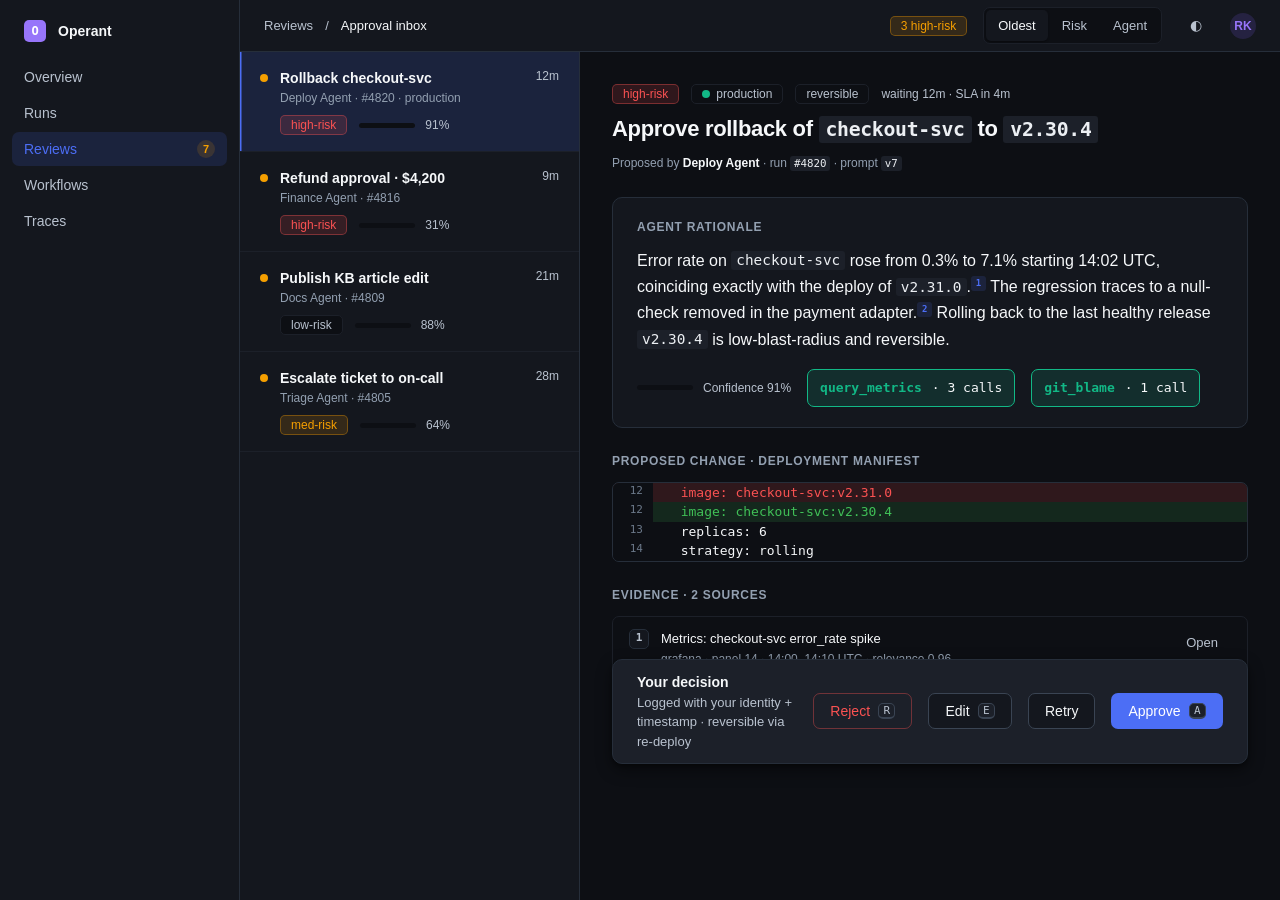
==== examples/approval-inbox.html @ ba89ccfc "Add run detail and index pages for Operant AI-Workflow Design System - Created a new HTML page for r" ====
<!doctype html>
<html lang="en" data-theme="dark" data-density="comfortable">
<head>
  <meta charset="utf-8">
  <meta name="viewport" content="width=device-width, initial-scale=1">
  <title>Approval Inbox · Operant</title>
  <link rel="stylesheet" href="../css/tokens.css">
  <link rel="stylesheet" href="../css/base.css">
  <link rel="stylesheet" href="../css/components.css">
  <style>
    .inbox { display: grid; grid-template-columns: 340px 1fr; height: 100%; }
    .queue { border-right: var(--border-hairline) solid var(--color-border); background: var(--color-surface); overflow-y: auto; }
    .qitem { display: grid; grid-template-columns: auto 1fr auto; gap: var(--space-6); padding: var(--space-8) var(--space-10);
      border-bottom: var(--border-hairline) solid var(--color-border-subtle); cursor: pointer; }
    .qitem:hover { background: var(--color-surface-hover); }
    .qitem.is-active { background: var(--color-surface-selected); box-shadow: inset var(--border-strong) 0 0 0 var(--color-primary); }
    .detail { overflow-y: auto; padding: var(--space-16); padding-bottom: 120px; position: relative; }
    .detail-inner { max-width: 860px; margin: 0 auto; }
    .sticky-bar { position: sticky; bottom: var(--space-8); margin-top: var(--space-12); }
    .brand { display: flex; align-items: center; gap: var(--space-6); font-weight: var(--fw-semibold); }
    .brand-mark { width: 22px; height: 22px; border-radius: var(--radius-sm); background: var(--color-accent);
      display: grid; place-items: center; color: #fff; font-family: var(--font-mono); font-weight: 700; font-size: 12px; }
    @media (max-width: 900px){ .inbox { grid-template-columns: 1fr; } .queue { display:none; } }
  </style>
</head>
<body>
<div class="ods-shell">
  <nav class="ods-nav" aria-label="Primary">
    <div class="brand" style="padding: var(--space-4) var(--space-6) var(--space-8)"><span class="brand-mark">O</span> Operant</div>
    <a class="ods-nav-item">Overview</a>
    <a class="ods-nav-item">Runs</a>
    <a class="ods-nav-item is-active">Reviews <span class="ods-count" style="background:var(--color-human-review-subtle);color:var(--color-human-review)">7</span></a>
    <a class="ods-nav-item">Workflows</a>
    <a class="ods-nav-item">Traces</a>
  </nav>

  <header class="ods-topbar">
    <div class="row gap-6 text-muted text-sm"><span>Reviews</span><span>/</span><span style="color:var(--color-text)">Approval inbox</span></div>
    <span class="grow"></span>
    <span class="ods-badge -warning">3 high-risk</span>
    <div class="ods-segmented" aria-label="Sort">
      <span class="ods-segment is-active">Oldest</span>
      <span class="ods-segment">Risk</span>
      <span class="ods-segment">Agent</span>
    </div>
    <button class="ods-iconbtn" id="themeBtn" aria-label="Toggle theme">◐</button>
    <span class="ods-avatar">RK</span>
  </header>

  <main class="ods-main" style="padding:0">
    <div class="inbox">
      <!-- QUEUE -->
      <div class="queue" role="list" aria-label="Pending reviews">
        <div class="qitem is-active" role="listitem">
          <span class="ods-dot -review" style="margin-top:6px"></span>
          <div>
            <div class="ods-run-name">Rollback checkout-svc</div>
            <div class="ods-run-sub">Deploy Agent · #4820 · production</div>
            <div class="row gap-6" style="margin-top:var(--space-4)">
              <span class="ods-badge -danger">high-risk</span>
              <span class="ods-confidence -high"><span class="ods-confidence-track"><span class="ods-confidence-fill"></span></span><span class="ods-confidence-label">91%</span></span>
            </div>
          </div>
          <span class="text-caption">12m</span>
        </div>
        <div class="qitem" role="listitem">
          <span class="ods-dot -review" style="margin-top:6px"></span>
          <div>
            <div class="ods-run-name">Refund approval · $4,200</div>
            <div class="ods-run-sub">Finance Agent · #4816</div>
            <div class="row gap-6" style="margin-top:var(--space-4)">
              <span class="ods-badge -danger">high-risk</span>
              <span class="ods-confidence -low"><span class="ods-confidence-track"><span class="ods-confidence-fill"></span></span><span class="ods-confidence-label">31%</span></span>
            </div>
          </div>
          <span class="text-caption">9m</span>
        </div>
        <div class="qitem" role="listitem">
          <span class="ods-dot -review" style="margin-top:6px"></span>
          <div>
            <div class="ods-run-name">Publish KB article edit</div>
            <div class="ods-run-sub">Docs Agent · #4809</div>
            <div class="row gap-6" style="margin-top:var(--space-4)">
              <span class="ods-badge">low-risk</span>
              <span class="ods-confidence -high"><span class="ods-confidence-track"><span class="ods-confidence-fill"></span></span><span class="ods-confidence-label">88%</span></span>
            </div>
          </div>
          <span class="text-caption">21m</span>
        </div>
        <div class="qitem" role="listitem">
          <span class="ods-dot -review" style="margin-top:6px"></span>
          <div>
            <div class="ods-run-name">Escalate ticket to on-call</div>
            <div class="ods-run-sub">Triage Agent · #4805</div>
            <div class="row gap-6" style="margin-top:var(--space-4)">
              <span class="ods-badge -warning">med-risk</span>
              <span class="ods-confidence -med"><span class="ods-confidence-track"><span class="ods-confidence-fill"></span></span><span class="ods-confidence-label">64%</span></span>
            </div>
          </div>
          <span class="text-caption">28m</span>
        </div>
      </div>

      <!-- DETAIL -->
      <div class="detail">
        <div class="detail-inner stack gap-12">
          <div class="stack gap-6">
            <div class="row gap-6 wrap">
              <span class="ods-badge -danger">high-risk</span>
              <span class="ods-badge"><span class="ods-dot -automation"></span> production</span>
              <span class="ods-badge">reversible</span>
              <span class="text-caption">waiting 12m · SLA in 4m</span>
            </div>
            <h1 class="text-title">Approve rollback of <code>checkout-svc</code> to <code>v2.30.4</code></h1>
            <div class="ods-run-sub">Proposed by <b style="color:var(--color-text)">Deploy Agent</b> · run <code>#4820</code> · prompt <code>v7</code></div>
          </div>

          <!-- AI rationale -->
          <section class="ods-response">
            <div class="text-eyebrow" style="margin-bottom:var(--space-6)">Agent rationale</div>
            <div class="ods-response-prose">
              <p>Error rate on <code>checkout-svc</code> rose from 0.3% to 7.1% starting 14:02 UTC, coinciding
              exactly with the deploy of <code>v2.31.0</code>.<sup class="ods-cite-ref">1</sup> The regression
              traces to a null-check removed in the payment adapter.<sup class="ods-cite-ref">2</sup> Rolling back
              to the last healthy release <code>v2.30.4</code> is low-blast-radius and reversible.</p>
            </div>
            <div class="row gap-8 wrap" style="margin-top:var(--space-8)">
              <span class="ods-confidence -high"><span class="ods-confidence-track"><span class="ods-confidence-fill"></span></span><span class="ods-confidence-label">Confidence 91%</span></span>
              <span class="ods-tool"><span class="name">query_metrics</span> · 3 calls</span>
              <span class="ods-tool"><span class="name">git_blame</span> · 1 call</span>
            </div>
          </section>

          <!-- Diff -->
          <section class="stack gap-6">
            <div class="text-eyebrow">Proposed change · deployment manifest</div>
            <div class="ods-diff">
              <div class="ods-diff-line -del"><span class="ln">12</span><span class="code">  image: checkout-svc:v2.31.0</span></div>
              <div class="ods-diff-line -add"><span class="ln">12</span><span class="code">  image: checkout-svc:v2.30.4</span></div>
              <div class="ods-diff-line"><span class="ln">13</span><span class="code">  replicas: 6</span></div>
              <div class="ods-diff-line"><span class="ln">14</span><span class="code">  strategy: rolling</span></div>
            </div>
          </section>

          <!-- Evidence -->
          <section class="stack gap-6">
            <div class="text-eyebrow">Evidence · 2 sources</div>
            <div class="ods-citation">
              <span class="ods-citation-index">1</span>
              <div class="grow">
                <div class="ods-citation-title">Metrics: checkout-svc error_rate spike</div>
                <div class="ods-citation-src">grafana · panel 14 · 14:00–14:10 UTC · relevance 0.96</div>
              </div>
              <a class="ods-btn -ghost -sm" href="#">Open</a>
            </div>
            <div class="ods-citation">
              <span class="ods-citation-index">2</span>
              <div class="grow">
                <div class="ods-citation-title">git blame: payment_adapter.py L88 (null-check removed)</div>
                <div class="ods-citation-src">commit a91f3c · v2.31.0 · relevance 0.89</div>
              </div>
              <a class="ods-btn -ghost -sm" href="#">Open</a>
            </div>
          </section>

          <!-- STICKY APPROVAL BAR -->
          <div class="sticky-bar">
            <div class="ods-approval-bar" role="group" aria-label="Review decision">
              <div class="grow">
                <div class="ods-run-name">Your decision</div>
                <div class="ods-approval-context">Logged with your identity + timestamp · reversible via re-deploy</div>
              </div>
              <button class="ods-btn -danger-ghost">Reject <kbd>R</kbd></button>
              <button class="ods-btn -secondary">Edit <kbd>E</kbd></button>
              <button class="ods-btn -secondary">Retry</button>
              <button class="ods-btn -primary">Approve <kbd>A</kbd></button>
            </div>
          </div>
        </div>
      </div>
    </div>
  </main>
</div>

<script>
  document.getElementById('themeBtn').addEventListener('click', () => {
    const h = document.documentElement; h.dataset.theme = h.dataset.theme === 'dark' ? 'light' : 'dark';
  });
  // Queue selection + keyboard triage (J/K move, A/R/E act)
  const items = [...document.querySelectorAll('.qitem')];
  let idx = 0;
  const select = i => { items.forEach(x=>x.classList.remove('is-active')); idx=(i+items.length)%items.length; items[idx].classList.add('is-active'); items[idx].scrollIntoView({block:'nearest'}); };
  items.forEach((el,i)=>el.addEventListener('click',()=>select(i)));
  addEventListener('keydown', e => {
    if(e.key==='j'||e.key==='ArrowDown'){select(idx+1);e.preventDefault();}
    if(e.key==='k'||e.key==='ArrowUp'){select(idx-1);e.preventDefault();}
  });
</script>
</body>
</html>
---- css/tokens.css ----
/* ============================================================================
   OPERANT DESIGN SYSTEM — TOKENS
   A design language for AI-assisted workflows & agentic interfaces.

   Layer order (do not reorder):
     1. Primitives   — raw values. NEVER reference these directly in components.
     2. Semantic     — meaning-mapped tokens. Components reference ONLY these.
     3. Theme        — light (:root) and dark ([data-theme="dark"]) mappings.
     4. Density      — comfortable (default) and compact modes.

   Rule for agents: components consume --color-*, --space-*, --font-*, --radius-*,
   --shadow-*, --z-*, --size-icon-*. They must never consume --slate-500, --blue-600,
   etc. If a needed semantic token does not exist, ADD one here — do not hardcode.
   ============================================================================ */

/* ---------------------------------------------------------------------------
   1. PRIMITIVES — raw palette & scales (theme-agnostic, never used in components)
   --------------------------------------------------------------------------- */
:root {
  /* Neutrals — cool slate, the operational backbone */
  --slate-0:   #ffffff;
  --slate-25:  #fbfcfd;
  --slate-50:  #f6f8fa;
  --slate-100: #eceff3;
  --slate-150: #e2e7ed;
  --slate-200: #d6dce4;
  --slate-300: #b9c2cf;
  --slate-400: #93a0b1;
  --slate-500: #6b7889;
  --slate-600: #4f5b6b;
  --slate-700: #3a4453;
  --slate-800: #262e3a;
  --slate-850: #1c2029;
  --slate-900: #14171e;
  --slate-950: #0d0f14;

  /* Blue — primary / intelligence / trust (restrained, not neon) */
  --blue-50:  #eef2ff;
  --blue-100: #dbe4ff;
  --blue-200: #bac8ff;
  --blue-300: #91a7ff;
  --blue-400: #6d8cf5;
  --blue-500: #4c6ef5;
  --blue-600: #3b5bdb;
  --blue-700: #324bb8;
  --blue-800: #2b3f93;
  --blue-900: #23336f;

  /* Iris/Violet — AGENT identity (distinct from status semantics) */
  --iris-50:  #f3f0ff;
  --iris-100: #e5dbff;
  --iris-200: #d0bfff;
  --iris-300: #b197fc;
  --iris-400: #9775fa;
  --iris-500: #845ef7;
  --iris-600: #7048e8;
  --iris-700: #5f3dc4;
  --iris-800: #4d2f9e;

  /* Teal — automation / info-secondary */
  --teal-50:  #e6fcf5;
  --teal-100: #c3fae8;
  --teal-300: #63e6be;
  --teal-500: #12b886;
  --teal-600: #0ca678;
  --teal-700: #099268;

  /* Green — success */
  --green-50:  #ebfbee;
  --green-100: #d3f9d8;
  --green-300: #8ce99a;
  --green-500: #40c057;
  --green-600: #2f9e44;
  --green-700: #2b8a3e;

  /* Amber — warning / human-review */
  --amber-50:  #fff9db;
  --amber-100: #ffec99;
  --amber-300: #ffd43b;
  --amber-500: #f59f00;
  --amber-600: #e8850c;
  --amber-700: #d9730b;

  /* Red — danger / agent-error */
  --red-50:  #fff5f5;
  --red-100: #ffe3e3;
  --red-300: #ff8787;
  --red-500: #fa5252;
  --red-600: #e03131;
  --red-700: #c92a2a;

  /* Type families */
  --font-sans: "Inter", "SF Pro Text", -apple-system, BlinkMacSystemFont,
               "Segoe UI", Roboto, Helvetica, Arial, sans-serif;
  --font-display: "Inter", var(--font-sans); /* tight-tracked large headings */
  --font-mono: "JetBrains Mono", "SF Mono", ui-monospace, "Cascadia Code",
               "Roboto Mono", Menlo, Consolas, monospace;

  /* Type scale — 1.20 minor-third, tuned for dense dashboards */
  --fs-2xs: 0.6875rem;  /* 11px — dense table meta, timestamps */
  --fs-xs:  0.75rem;    /* 12px — labels, badges, captions */
  --fs-sm:  0.8125rem;  /* 13px — dense body, table cells */
  --fs-md:  0.875rem;   /* 14px — DEFAULT UI body */
  --fs-lg:  1rem;       /* 16px — prompt/response reading surfaces */
  --fs-xl:  1.125rem;   /* 18px — card titles, section heads */
  --fs-2xl: 1.375rem;   /* 22px — page titles */
  --fs-3xl: 1.75rem;    /* 28px — display */
  --fs-4xl: 2.25rem;    /* 36px — hero display (rare in-app) */

  --lh-tight:   1.2;
  --lh-snug:    1.35;
  --lh-normal:  1.5;
  --lh-relaxed: 1.65;   /* long-form AI response reading */

  --fw-regular:  400;
  --fw-medium:   500;
  --fw-semibold: 600;
  --fw-bold:     700;

  --tracking-tight:  -0.014em;
  --tracking-normal:  0;
  --tracking-wide:    0.02em;
  --tracking-caps:    0.06em; /* uppercase eyebrow labels */

  /* Spacing — 4px base grid. Use tokens, never raw px. */
  --space-0:   0;
  --space-1:   0.125rem; /* 2  */
  --space-2:   0.25rem;  /* 4  */
  --space-3:   0.375rem; /* 6  */
  --space-4:   0.5rem;   /* 8  */
  --space-5:   0.625rem; /* 10 */
  --space-6:   0.75rem;  /* 12 */
  --space-8:   1rem;     /* 16 */
  --space-10:  1.25rem;  /* 20 */
  --space-12:  1.5rem;   /* 24 */
  --space-16:  2rem;     /* 32 */
  --space-20:  2.5rem;   /* 40 */
  --space-24:  3rem;     /* 48 */
  --space-32:  4rem;     /* 64 */

  /* Radius */
  --radius-none: 0;
  --radius-xs:   3px;
  --radius-sm:   5px;
  --radius-md:   7px;   /* DEFAULT for inputs, buttons, cells */
  --radius-lg:   10px;  /* cards, panels */
  --radius-xl:   14px;  /* modals, large surfaces */
  --radius-full: 999px; /* pills, avatars */

  /* Border widths */
  --border-hairline: 1px;
  --border-strong:   1.5px;
  --border-focus:    2px;

  /* Layout widths */
  --w-rail:            56px;   /* collapsed icon rail */
  --w-nav:            240px;   /* left workflow/nav rail */
  --w-nav-wide:       280px;
  --w-context:        360px;   /* right context panel */
  --w-context-wide:   420px;
  --w-content-max:   1440px;   /* app shell max */
  --w-reading-max:    720px;   /* prose/response max line length */
  --h-topnav:          52px;
  --h-toolbar:         44px;
  --h-row:             40px;   /* comfortable table/list row */
  --h-row-compact:     32px;

  /* Motion — calm, operational; nothing bouncy */
  --dur-instant: 60ms;
  --dur-fast:   120ms;
  --dur-base:   180ms;
  --dur-slow:   260ms;
  --ease-out:      cubic-bezier(0.2, 0, 0, 1);
  --ease-in-out:   cubic-bezier(0.45, 0, 0.15, 1);
  --ease-standard: cubic-bezier(0.2, 0, 0.2, 1);

  /* Z-index scale */
  --z-base:       0;
  --z-sticky:    100;
  --z-nav:       200;
  --z-dropdown:  400;
  --z-drawer:    500;
  --z-modal:     600;
  --z-toast:     700;
  --z-tooltip:   800;
  --z-command:   900; /* command palette above everything */

  /* Icon sizing */
  --size-icon-xs: 12px;
  --size-icon-sm: 14px;
  --size-icon-md: 16px; /* DEFAULT */
  --size-icon-lg: 20px;
  --size-icon-xl: 24px;

  /* Focus ring (composed once, reused everywhere) */
  --focus-ring: 0 0 0 var(--border-focus) var(--color-focus-ring);
}

/* ---------------------------------------------------------------------------
   3a. LIGHT THEME (default) — semantic mappings
   --------------------------------------------------------------------------- */
:root,
[data-theme="light"] {
  color-scheme: light;

  /* Surfaces — z-height increases with elevation */
  --color-bg:               var(--slate-50);   /* app canvas */
  --color-surface:          var(--slate-0);    /* cards, panels */
  --color-surface-elevated: var(--slate-0);    /* menus, popovers (+ shadow) */
  --color-surface-sunken:   var(--slate-100);  /* wells, inset code, console */
  --color-surface-hover:    var(--slate-50);
  --color-surface-active:   var(--slate-100);
  --color-surface-selected: var(--blue-50);

  /* Text */
  --color-text:        var(--slate-900);
  --color-text-muted:  var(--slate-600);
  --color-text-subtle: var(--slate-500);
  --color-text-faint:  var(--slate-400);
  --color-text-onbrand: var(--slate-0);
  --color-text-link:   var(--blue-600);

  /* Borders */
  --color-border:        var(--slate-200);
  --color-border-strong: var(--slate-300);
  --color-border-subtle: var(--slate-150);
  --color-divider:       var(--slate-150);

  /* Brand / interactive */
  --color-primary:        var(--blue-600);
  --color-primary-hover:  var(--blue-700);
  --color-primary-active: var(--blue-800);
  --color-primary-subtle: var(--blue-50);
  --color-primary-border: var(--blue-200);
  --color-accent:         var(--iris-600);
  --color-accent-subtle:  var(--iris-50);

  /* Status — text/icon foreground, subtle bg fill, and border variants */
  --color-success:        var(--green-600);
  --color-success-subtle: var(--green-50);
  --color-success-border: var(--green-300);
  --color-warning:        var(--amber-700);
  --color-warning-subtle: var(--amber-50);
  --color-warning-border: var(--amber-300);
  --color-danger:         var(--red-600);
  --color-danger-subtle:  var(--red-50);
  --color-danger-border:  var(--red-300);
  --color-info:           var(--blue-600);
  --color-info-subtle:    var(--blue-50);
  --color-info-border:    var(--blue-200);

  /* AI / agent semantics — the differentiators of this system */
  --color-agent-active:   var(--iris-600); /* thinking / running */
  --color-agent-active-subtle: var(--iris-50);
  --color-agent-idle:     var(--slate-400);
  --color-agent-idle-subtle:   var(--slate-100);
  --color-agent-error:    var(--red-600);
  --color-agent-error-subtle:  var(--red-50);
  --color-human-review:   var(--amber-700); /* needs a person */
  --color-human-review-subtle: var(--amber-50);
  --color-automation-step: var(--teal-600); /* deterministic/tool step */
  --color-automation-step-subtle: var(--teal-50);
  --color-streaming:      var(--iris-500);  /* live token stream accent */
  --color-confidence-high: var(--green-600);
  --color-confidence-med:  var(--amber-600);
  --color-confidence-low:  var(--red-600);

  /* Utility */
  --color-focus-ring: var(--blue-500);
  --color-overlay:    rgba(20, 23, 30, 0.45); /* modal scrim */
  --color-selection:  var(--blue-100);
  --color-code-bg:    var(--slate-100);
  --color-code-text:  var(--slate-800);

  /* Shadows — soft, low-spread; elevation reads as calm, not floaty */
  --shadow-xs: 0 1px 2px rgba(20, 23, 30, 0.06);
  --shadow-sm: 0 1px 3px rgba(20, 23, 30, 0.08), 0 1px 2px rgba(20, 23, 30, 0.04);
  --shadow-md: 0 4px 12px rgba(20, 23, 30, 0.10), 0 1px 3px rgba(20, 23, 30, 0.06);
  --shadow-lg: 0 12px 32px rgba(20, 23, 30, 0.14), 0 2px 8px rgba(20, 23, 30, 0.06);
  --shadow-focus: var(--focus-ring);
}

/* ---------------------------------------------------------------------------
   3b. DARK THEME — the primary operational surface for most ops teams
   --------------------------------------------------------------------------- */
[data-theme="dark"] {
  color-scheme: dark;

  --color-bg:               var(--slate-950);
  --color-surface:          var(--slate-900);
  --color-surface-elevated: var(--slate-850);
  --color-surface-sunken:   var(--slate-950);
  --color-surface-hover:    var(--slate-850);
  --color-surface-active:   var(--slate-800);
  --color-surface-selected: rgba(76, 110, 245, 0.14);

  --color-text:        var(--slate-50);
  --color-text-muted:  var(--slate-300);
  --color-text-subtle: var(--slate-400);
  --color-text-faint:  var(--slate-500);
  --color-text-onbrand: var(--slate-0);
  --color-text-link:   var(--blue-300);

  --color-border:        var(--slate-800);
  --color-border-strong: var(--slate-700);
  --color-border-subtle: var(--slate-850);
  --color-divider:       var(--slate-800);

  --color-primary:        var(--blue-500);
  --color-primary-hover:  var(--blue-400);
  --color-primary-active: var(--blue-300);
  --color-primary-subtle: rgba(76, 110, 245, 0.14);
  --color-primary-border: rgba(76, 110, 245, 0.35);
  --color-accent:         var(--iris-400);
  --color-accent-subtle:  rgba(132, 94, 247, 0.16);

  --color-success:        var(--green-500);
  --color-success-subtle: rgba(64, 192, 87, 0.14);
  --color-success-border: rgba(64, 192, 87, 0.35);
  --color-warning:        var(--amber-500);
  --color-warning-subtle: rgba(245, 159, 0, 0.14);
  --color-warning-border: rgba(245, 159, 0, 0.35);
  --color-danger:         var(--red-500);
  --color-danger-subtle:  rgba(250, 82, 82, 0.14);
  --color-danger-border:  rgba(250, 82, 82, 0.38);
  --color-info:           var(--blue-400);
  --color-info-subtle:    rgba(76, 110, 245, 0.14);
  --color-info-border:    rgba(76, 110, 245, 0.35);

  --color-agent-active:   var(--iris-400);
  --color-agent-active-subtle: rgba(132, 94, 247, 0.16);
  --color-agent-idle:     var(--slate-500);
  --color-agent-idle-subtle:   var(--slate-800);
  --color-agent-error:    var(--red-500);
  --color-agent-error-subtle:  rgba(250, 82, 82, 0.14);
  --color-human-review:   var(--amber-500);
  --color-human-review-subtle: rgba(245, 159, 0, 0.14);
  --color-automation-step: var(--teal-500);
  --color-automation-step-subtle: rgba(18, 184, 134, 0.14);
  --color-streaming:      var(--iris-300);
  --color-confidence-high: var(--green-500);
  --color-confidence-med:  var(--amber-500);
  --color-confidence-low:  var(--red-500);

  --color-focus-ring: var(--blue-400);
  --color-overlay:    rgba(0, 0, 0, 0.60);
  --color-selection:  rgba(76, 110, 245, 0.30);
  --color-code-bg:    var(--slate-850);
  --color-code-text:  var(--slate-100);

  --shadow-xs: 0 1px 2px rgba(0, 0, 0, 0.30);
  --shadow-sm: 0 1px 3px rgba(0, 0, 0, 0.40), 0 1px 2px rgba(0, 0, 0, 0.30);
  --shadow-md: 0 6px 16px rgba(0, 0, 0, 0.45), 0 2px 4px rgba(0, 0, 0, 0.35);
  --shadow-lg: 0 16px 40px rgba(0, 0, 0, 0.55), 0 4px 10px rgba(0, 0, 0, 0.40);
  --shadow-focus: var(--focus-ring);
}

/* ---------------------------------------------------------------------------
   4. DENSITY MODES — comfortable (default) vs compact
   Apply data-density="compact" on <html> or any subtree (e.g. a data table).
   Components read --row-h / --control-h / --density-pad-* so density cascades.
   --------------------------------------------------------------------------- */
:root,
[data-density="comfortable"] {
  --row-h:        var(--h-row);          /* 40 */
  --control-h:    36px;
  --control-h-sm: 28px;
  --density-pad-x: var(--space-8);       /* 16 */
  --density-pad-y: var(--space-4);       /* 8  */
  --density-gap:   var(--space-6);       /* 12 */
  --density-font:  var(--fs-md);
}

[data-density="compact"] {
  --row-h:        var(--h-row-compact);  /* 32 */
  --control-h:    30px;
  --control-h-sm: 24px;
  --density-pad-x: var(--space-6);       /* 12 */
  --density-pad-y: var(--space-3);       /* 6  */
  --density-gap:   var(--space-4);       /* 8  */
  --density-font:  var(--fs-sm);
}

/* Respect reduced-motion globally */
@media (prefers-reduced-motion: reduce) {
  :root {
    --dur-instant: 0ms; --dur-fast: 0ms; --dur-base: 0ms; --dur-slow: 0ms;
  }
}
---- css/base.css ----
/* ============================================================================
   OPERANT — BASE LAYER
   Minimal reset + typographic defaults + a small utility set.
   Depends on: tokens.css (must load first).
   ============================================================================ */

*, *::before, *::after { box-sizing: border-box; }
* { margin: 0; }

html {
  -webkit-text-size-adjust: 100%;
  font-family: var(--font-sans);
  font-size: 16px;
  line-height: var(--lh-normal);
}

body {
  background: var(--color-bg);
  color: var(--color-text);
  font-size: var(--fs-md);
  font-weight: var(--fw-regular);
  -webkit-font-smoothing: antialiased;
  text-rendering: optimizeLegibility;
  font-feature-settings: "cv05" 1, "ss01" 1, "tnum" 0; /* Inter tweaks */
}

::selection { background: var(--color-selection); }

img, svg, video, canvas { display: block; max-width: 100%; }
svg { flex: none; }

button, input, textarea, select {
  font: inherit;
  color: inherit;
}

a { color: var(--color-text-link); text-decoration: none; }
a:hover { text-decoration: underline; }

/* Global focus discipline — visible ring for keyboard, none for pointer */
:focus { outline: none; }
:focus-visible {
  outline: none;
  box-shadow: var(--shadow-focus);
  border-radius: var(--radius-sm);
}

/* ---- Typography roles ---- */
.text-display { font-family: var(--font-display); font-size: var(--fs-3xl);
  font-weight: var(--fw-bold); line-height: var(--lh-tight); letter-spacing: var(--tracking-tight); }
.text-title   { font-size: var(--fs-2xl); font-weight: var(--fw-semibold);
  line-height: var(--lh-tight); letter-spacing: var(--tracking-tight); }
.text-heading { font-size: var(--fs-xl); font-weight: var(--fw-semibold); line-height: var(--lh-snug); }
.text-subhead { font-size: var(--fs-lg); font-weight: var(--fw-semibold); line-height: var(--lh-snug); }
.text-body    { font-size: var(--fs-md); line-height: var(--lh-normal); }
.text-body-lg { font-size: var(--fs-lg); line-height: var(--lh-relaxed); } /* AI prose */
.text-sm      { font-size: var(--fs-sm); line-height: var(--lh-normal); }
.text-caption { font-size: var(--fs-xs); line-height: var(--lh-snug); color: var(--color-text-muted); }
.text-eyebrow { font-size: var(--fs-xs); font-weight: var(--fw-semibold);
  text-transform: uppercase; letter-spacing: var(--tracking-caps); color: var(--color-text-subtle); }

.text-muted  { color: var(--color-text-muted); }
.text-subtle { color: var(--color-text-subtle); }
.text-faint  { color: var(--color-text-faint); }

/* Monospace sub-system — prompts, logs, traces, tool calls, structured output */
.mono, code, kbd, samp, pre {
  font-family: var(--font-mono);
  font-feature-settings: "liga" 0;
}
code {
  font-size: 0.9em;
  background: var(--color-code-bg);
  color: var(--color-code-text);
  padding: 0.1em 0.35em;
  border-radius: var(--radius-xs);
}
pre {
  font-size: var(--fs-sm);
  line-height: var(--lh-snug);
  background: var(--color-surface-sunken);
  color: var(--color-code-text);
  padding: var(--space-8);
  border-radius: var(--radius-md);
  overflow-x: auto;
  border: var(--border-hairline) solid var(--color-border-subtle);
}
kbd {
  font-size: var(--fs-2xs);
  background: var(--color-surface-elevated);
  border: var(--border-hairline) solid var(--color-border-strong);
  border-bottom-width: 2px;
  border-radius: var(--radius-sm);
  padding: 0.1em 0.4em;
  color: var(--color-text-muted);
}

/* Numeric alignment for tables/metrics */
.tabular { font-variant-numeric: tabular-nums; }

/* ---- Small utility set (spacing uses tokens only) ---- */
.stack   { display: flex; flex-direction: column; }
.row     { display: flex; align-items: center; }
.between { justify-content: space-between; }
.wrap    { flex-wrap: wrap; }
.grow    { flex: 1 1 auto; min-width: 0; }
.gap-2 { gap: var(--space-2); } .gap-4 { gap: var(--space-4); }
.gap-6 { gap: var(--space-6); } .gap-8 { gap: var(--space-8); }
.gap-12{ gap: var(--space-12);} .gap-16{ gap: var(--space-16);}
.truncate { overflow: hidden; text-overflow: ellipsis; white-space: nowrap; }
.divider  { height: 1px; background: var(--color-divider); border: 0; }
.vdivider { width: 1px; align-self: stretch; background: var(--color-divider); }
.scroll-y { overflow-y: auto; overscroll-behavior: contain; }

.sr-only {
  position: absolute; width: 1px; height: 1px; padding: 0; margin: -1px;
  overflow: hidden; clip: rect(0,0,0,0); white-space: nowrap; border: 0;
}

/* Custom scrollbars — quiet, operational */
.scroll-y::-webkit-scrollbar, .scroll-x::-webkit-scrollbar { width: 10px; height: 10px; }
.scroll-y::-webkit-scrollbar-thumb, .scroll-x::-webkit-scrollbar-thumb {
  background: var(--color-border-strong); border-radius: var(--radius-full);
  border: 3px solid transparent; background-clip: content-box;
}
.scroll-y::-webkit-scrollbar-thumb:hover { background: var(--color-text-faint); background-clip: content-box; }
---- css/components.css ----
/* ============================================================================
   OPERANT — COMPONENT LAYER
   Class convention:  .ods-<component>  +  modifier  .-<variant> / state .is-<state>
   Every visual value is a token. No raw hex, no raw px spacing.
   Depends on: tokens.css, base.css.
   ============================================================================ */

/* ==========================================================================
   APP SHELL & LAYOUT
   ========================================================================== */
.ods-shell {
  display: grid;
  grid-template-columns: var(--w-nav) 1fr;
  grid-template-rows: var(--h-topnav) 1fr;
  grid-template-areas: "nav topbar" "nav main";
  height: 100vh;
  background: var(--color-bg);
}
.ods-shell.-with-context { grid-template-columns: var(--w-nav) 1fr var(--w-context); grid-template-areas: "nav topbar topbar" "nav main context"; }
.ods-shell.-rail { grid-template-columns: var(--w-rail) 1fr; }

.ods-topbar {
  grid-area: topbar;
  display: flex; align-items: center; gap: var(--space-8);
  height: var(--h-topnav); padding: 0 var(--space-12);
  background: var(--color-surface);
  border-bottom: var(--border-hairline) solid var(--color-border);
  position: sticky; top: 0; z-index: var(--z-nav);
}
.ods-main { grid-area: main; overflow: auto; min-width: 0; }
.ods-context {
  grid-area: context; overflow: auto;
  background: var(--color-surface);
  border-left: var(--border-hairline) solid var(--color-border);
}

.ods-nav {
  grid-area: nav; display: flex; flex-direction: column;
  background: var(--color-surface);
  border-right: var(--border-hairline) solid var(--color-border);
  padding: var(--space-6); gap: var(--space-1);
  overflow-y: auto;
}
.ods-nav-group { margin-top: var(--space-8); }
.ods-nav-group > .text-eyebrow { padding: 0 var(--space-6); margin-bottom: var(--space-3); }
.ods-nav-item {
  display: flex; align-items: center; gap: var(--space-6);
  height: 34px; padding: 0 var(--space-6);
  border-radius: var(--radius-md);
  color: var(--color-text-muted); font-size: var(--fs-md); font-weight: var(--fw-medium);
  cursor: pointer; user-select: none;
  transition: background var(--dur-fast) var(--ease-out), color var(--dur-fast) var(--ease-out);
}
.ods-nav-item:hover { background: var(--color-surface-hover); color: var(--color-text); }
.ods-nav-item.is-active { background: var(--color-surface-selected); color: var(--color-primary); }
.ods-nav-item svg { width: var(--size-icon-md); height: var(--size-icon-md); }
.ods-nav-item .ods-count { margin-left: auto; }

/* Split pane */
.ods-split { display: grid; gap: var(--border-hairline); height: 100%; background: var(--color-border); }
.ods-split.-2col { grid-template-columns: 1fr 1fr; }
.ods-split.-3col { grid-template-columns: 1fr 1fr 1fr; }
.ods-pane { background: var(--color-bg); overflow: auto; min-width: 0; }
.ods-pane-header {
  display: flex; align-items: center; gap: var(--space-6);
  height: var(--h-toolbar); padding: 0 var(--space-8);
  border-bottom: var(--border-hairline) solid var(--color-border);
  background: var(--color-surface); position: sticky; top: 0; z-index: var(--z-sticky);
}
.ods-page { max-width: var(--w-content-max); margin: 0 auto; padding: var(--space-12) var(--space-16); }
.ods-prose { max-width: var(--w-reading-max); }

/* ==========================================================================
   BUTTONS
   ========================================================================== */
.ods-btn {
  display: inline-flex; align-items: center; justify-content: center;
  gap: var(--space-4); height: var(--control-h);
  padding: 0 var(--space-8); border-radius: var(--radius-md);
  font-size: var(--fs-md); font-weight: var(--fw-medium); line-height: 1;
  border: var(--border-hairline) solid transparent; cursor: pointer;
  white-space: nowrap; user-select: none;
  transition: background var(--dur-fast) var(--ease-out),
              border-color var(--dur-fast) var(--ease-out),
              color var(--dur-fast) var(--ease-out);
}
.ods-btn svg { width: var(--size-icon-md); height: var(--size-icon-md); }
.ods-btn:disabled, .ods-btn.is-disabled { opacity: 0.5; pointer-events: none; }
.ods-btn:focus-visible { box-shadow: var(--shadow-focus); }

/* Variants */
.ods-btn.-primary   { background: var(--color-primary); color: var(--color-text-onbrand); }
.ods-btn.-primary:hover { background: var(--color-primary-hover); }
.ods-btn.-primary:active { background: var(--color-primary-active); }
.ods-btn.-secondary { background: var(--color-surface); color: var(--color-text); border-color: var(--color-border-strong); }
.ods-btn.-secondary:hover { background: var(--color-surface-hover); border-color: var(--color-text-faint); }
.ods-btn.-ghost     { background: transparent; color: var(--color-text-muted); }
.ods-btn.-ghost:hover { background: var(--color-surface-hover); color: var(--color-text); }
.ods-btn.-danger    { background: var(--color-danger); color: var(--color-text-onbrand); }
.ods-btn.-danger:hover { filter: brightness(0.94); }
.ods-btn.-danger-ghost { background: transparent; color: var(--color-danger); border-color: var(--color-danger-border); }
.ods-btn.-danger-ghost:hover { background: var(--color-danger-subtle); }
.ods-btn.-success   { background: var(--color-success); color: var(--color-text-onbrand); }

/* Sizes */
.ods-btn.-sm { height: var(--control-h-sm); padding: 0 var(--space-6); font-size: var(--fs-sm); }
.ods-btn.-lg { height: 44px; padding: 0 var(--space-12); font-size: var(--fs-lg); }
.ods-btn.-block { width: 100%; }

/* Icon button */
.ods-iconbtn {
  display: inline-flex; align-items: center; justify-content: center;
  width: var(--control-h); height: var(--control-h);
  border-radius: var(--radius-md); border: var(--border-hairline) solid transparent;
  background: transparent; color: var(--color-text-muted); cursor: pointer;
  transition: background var(--dur-fast) var(--ease-out), color var(--dur-fast) var(--ease-out);
}
.ods-iconbtn:hover { background: var(--color-surface-hover); color: var(--color-text); }
.ods-iconbtn.-sm { width: var(--control-h-sm); height: var(--control-h-sm); }
.ods-iconbtn svg { width: var(--size-icon-md); height: var(--size-icon-md); }
.ods-iconbtn:focus-visible { box-shadow: var(--shadow-focus); }

/* ==========================================================================
   TABS & SEGMENTED CONTROL
   ========================================================================== */
.ods-tabs { display: flex; gap: var(--space-2); border-bottom: var(--border-hairline) solid var(--color-border); }
.ods-tab {
  padding: var(--space-6) var(--space-6); font-size: var(--fs-md); font-weight: var(--fw-medium);
  color: var(--color-text-muted); cursor: pointer; border-bottom: var(--border-strong) solid transparent;
  margin-bottom: -1px; transition: color var(--dur-fast) var(--ease-out);
}
.ods-tab:hover { color: var(--color-text); }
.ods-tab.is-active { color: var(--color-text); border-bottom-color: var(--color-primary); }

.ods-segmented {
  display: inline-flex; padding: var(--space-1); gap: var(--space-1);
  background: var(--color-surface-sunken); border-radius: var(--radius-md);
  border: var(--border-hairline) solid var(--color-border-subtle);
}
.ods-segment {
  padding: var(--space-3) var(--space-6); font-size: var(--fs-sm); font-weight: var(--fw-medium);
  color: var(--color-text-muted); border-radius: var(--radius-sm); cursor: pointer;
  transition: all var(--dur-fast) var(--ease-out);
}
.ods-segment.is-active { background: var(--color-surface); color: var(--color-text); box-shadow: var(--shadow-xs); }

/* ==========================================================================
   INPUTS / TEXTAREA / SELECT
   ========================================================================== */
.ods-field { display: flex; flex-direction: column; gap: var(--space-3); }
.ods-label { font-size: var(--fs-sm); font-weight: var(--fw-medium); color: var(--color-text); }
.ods-hint  { font-size: var(--fs-xs); color: var(--color-text-subtle); }
.ods-error-text { font-size: var(--fs-xs); color: var(--color-danger); }

.ods-input, .ods-textarea, .ods-select {
  width: 100%; min-height: var(--control-h);
  padding: var(--space-4) var(--space-6);
  background: var(--color-surface); color: var(--color-text);
  border: var(--border-hairline) solid var(--color-border-strong);
  border-radius: var(--radius-md); font-size: var(--fs-md);
  transition: border-color var(--dur-fast) var(--ease-out), box-shadow var(--dur-fast) var(--ease-out);
}
.ods-input::placeholder, .ods-textarea::placeholder { color: var(--color-text-faint); }
.ods-input:focus, .ods-textarea:focus, .ods-select:focus {
  border-color: var(--color-focus-ring); box-shadow: var(--shadow-focus);
}
.ods-input.is-invalid, .ods-textarea.is-invalid { border-color: var(--color-danger); }
.ods-textarea { resize: vertical; min-height: 84px; line-height: var(--lh-normal); }
.ods-input-group { display: flex; align-items: center; gap: var(--space-4);
  padding: 0 var(--space-6); border: var(--border-hairline) solid var(--color-border-strong);
  border-radius: var(--radius-md); background: var(--color-surface); }
.ods-input-group:focus-within { border-color: var(--color-focus-ring); box-shadow: var(--shadow-focus); }
.ods-input-group input { border: 0; background: transparent; box-shadow: none !important; padding-left: 0; padding-right: 0; }
.ods-input-group svg { width: var(--size-icon-md); height: var(--size-icon-md); color: var(--color-text-faint); }

/* ==========================================================================
   PROMPT COMPOSER — the primary AI input surface
   ========================================================================== */
.ods-composer {
  display: flex; flex-direction: column;
  background: var(--color-surface);
  border: var(--border-hairline) solid var(--color-border-strong);
  border-radius: var(--radius-lg); overflow: hidden;
  transition: border-color var(--dur-fast) var(--ease-out), box-shadow var(--dur-fast) var(--ease-out);
}
.ods-composer:focus-within { border-color: var(--color-focus-ring); box-shadow: var(--shadow-focus); }
.ods-composer-input {
  width: 100%; border: 0; background: transparent; resize: none;
  padding: var(--space-8) var(--space-8) var(--space-4);
  font-size: var(--fs-lg); line-height: var(--lh-normal); color: var(--color-text);
  min-height: 56px; max-height: 320px;
}
.ods-composer-input:focus { outline: none; box-shadow: none; }
.ods-composer-toolbar {
  display: flex; align-items: center; gap: var(--space-4);
  padding: var(--space-4) var(--space-6); border-top: var(--border-hairline) solid var(--color-border-subtle);
}
.ods-composer-toolbar .grow { flex: 1; }
.ods-composer-meta { font-size: var(--fs-xs); color: var(--color-text-faint); font-variant-numeric: tabular-nums; }
.ods-composer-chip {
  display: inline-flex; align-items: center; gap: var(--space-3);
  height: var(--control-h-sm); padding: 0 var(--space-5);
  background: var(--color-surface-sunken); border-radius: var(--radius-full);
  font-size: var(--fs-xs); color: var(--color-text-muted);
}

/* ==========================================================================
   CARDS
   ========================================================================== */
.ods-card {
  background: var(--color-surface);
  border: var(--border-hairline) solid var(--color-border);
  border-radius: var(--radius-lg);
}
.ods-card.-elevated { box-shadow: var(--shadow-sm); }
.ods-card.-interactive { cursor: pointer; transition: border-color var(--dur-fast) var(--ease-out), box-shadow var(--dur-fast) var(--ease-out); }
.ods-card.-interactive:hover { border-color: var(--color-border-strong); box-shadow: var(--shadow-sm); }
.ods-card-header { display: flex; align-items: center; gap: var(--space-6);
  padding: var(--space-8) var(--space-10); border-bottom: var(--border-hairline) solid var(--color-border-subtle); }
.ods-card-title { font-size: var(--fs-lg); font-weight: var(--fw-semibold); }
.ods-card-body { padding: var(--space-10); }
.ods-card-footer { padding: var(--space-6) var(--space-10); border-top: var(--border-hairline) solid var(--color-border-subtle); }

/* Metric / KPI tile */
.ods-metric { padding: var(--space-10); }
.ods-metric-label { font-size: var(--fs-xs); font-weight: var(--fw-medium); text-transform: uppercase;
  letter-spacing: var(--tracking-caps); color: var(--color-text-subtle); }
.ods-metric-value { font-size: var(--fs-3xl); font-weight: var(--fw-semibold); line-height: var(--lh-tight);
  letter-spacing: var(--tracking-tight); font-variant-numeric: tabular-nums; margin-top: var(--space-4); }
.ods-metric-delta { font-size: var(--fs-sm); font-weight: var(--fw-medium); margin-top: var(--space-3); }
.ods-metric-delta.-up { color: var(--color-success); }
.ods-metric-delta.-down { color: var(--color-danger); }

/* ==========================================================================
   BADGES / STATUS PILLS / COUNTS
   ========================================================================== */
.ods-badge {
  display: inline-flex; align-items: center; gap: var(--space-3);
  height: 20px; padding: 0 var(--space-5); border-radius: var(--radius-sm);
  font-size: var(--fs-xs); font-weight: var(--fw-medium); line-height: 1;
  background: var(--color-surface-sunken); color: var(--color-text-muted);
  border: var(--border-hairline) solid var(--color-border-subtle);
}
.ods-badge.-solid { border: 0; }
.ods-badge.-success { background: var(--color-success-subtle); color: var(--color-success); border-color: var(--color-success-border); }
.ods-badge.-warning { background: var(--color-warning-subtle); color: var(--color-warning); border-color: var(--color-warning-border); }
.ods-badge.-danger  { background: var(--color-danger-subtle);  color: var(--color-danger);  border-color: var(--color-danger-border); }
.ods-badge.-info    { background: var(--color-info-subtle);    color: var(--color-info);    border-color: var(--color-info-border); }
.ods-badge.-agent   { background: var(--color-agent-active-subtle); color: var(--color-agent-active); border-color: transparent; }

.ods-count {
  display: inline-flex; align-items: center; justify-content: center;
  min-width: 18px; height: 18px; padding: 0 var(--space-3);
  border-radius: var(--radius-full); background: var(--color-surface-sunken);
  color: var(--color-text-muted); font-size: var(--fs-2xs); font-weight: var(--fw-semibold);
  font-variant-numeric: tabular-nums;
}
.ods-count.-primary { background: var(--color-primary); color: var(--color-text-onbrand); }

/* Status pill = badge + leading dot; dot color carries the state semantics */
.ods-status {
  display: inline-flex; align-items: center; gap: var(--space-4);
  font-size: var(--fs-sm); font-weight: var(--fw-medium); color: var(--color-text-muted);
}
.ods-dot { width: 8px; height: 8px; border-radius: var(--radius-full); background: var(--color-agent-idle); flex: none; }
.ods-dot.-active     { background: var(--color-agent-active); }
.ods-dot.-idle       { background: var(--color-agent-idle); }
.ods-dot.-error      { background: var(--color-agent-error); }
.ods-dot.-success    { background: var(--color-success); }
.ods-dot.-warning    { background: var(--color-warning); }
.ods-dot.-review     { background: var(--color-human-review); }
.ods-dot.-automation { background: var(--color-automation-step); }
/* Live pulse for active/streaming states */
.ods-dot.-pulse { position: relative; }
.ods-dot.-pulse::after {
  content: ""; position: absolute; inset: -4px; border-radius: var(--radius-full);
  background: inherit; opacity: 0.4; animation: ods-pulse 1.6s var(--ease-out) infinite;
}
@keyframes ods-pulse { 0% { transform: scale(0.6); opacity: 0.5; } 100% { transform: scale(1.6); opacity: 0; } }

/* ==========================================================================
   TABLE
   ========================================================================== */
.ods-table { width: 100%; border-collapse: collapse; font-size: var(--density-font); }
.ods-table thead th {
  position: sticky; top: 0; z-index: var(--z-sticky);
  text-align: left; font-size: var(--fs-xs); font-weight: var(--fw-semibold);
  text-transform: uppercase; letter-spacing: var(--tracking-wide);
  color: var(--color-text-subtle); background: var(--color-surface);
  padding: var(--space-4) var(--density-pad-x); height: var(--h-toolbar);
  border-bottom: var(--border-hairline) solid var(--color-border);
  white-space: nowrap;
}
.ods-table tbody td {
  padding: var(--density-pad-y) var(--density-pad-x); height: var(--row-h);
  border-bottom: var(--border-hairline) solid var(--color-border-subtle);
  color: var(--color-text); vertical-align: middle;
}
.ods-table tbody tr { transition: background var(--dur-instant) var(--ease-out); }
.ods-table tbody tr:hover { background: var(--color-surface-hover); }
.ods-table tbody tr.is-selected { background: var(--color-surface-selected); }
.ods-table .-num { text-align: right; font-variant-numeric: tabular-nums; }
.ods-table .-muted { color: var(--color-text-muted); }

/* ==========================================================================
   PROGRESS STEPPER
   ========================================================================== */
.ods-stepper { display: flex; flex-direction: column; gap: var(--space-1); }
.ods-step { display: flex; gap: var(--space-6); }
.ods-step-rail { display: flex; flex-direction: column; align-items: center; }
.ods-step-node {
  width: 22px; height: 22px; border-radius: var(--radius-full); flex: none;
  display: flex; align-items: center; justify-content: center;
  border: var(--border-strong) solid var(--color-border-strong);
  background: var(--color-surface); color: var(--color-text-subtle);
  font-size: var(--fs-2xs); font-weight: var(--fw-semibold);
}
.ods-step-line { width: 2px; flex: 1; background: var(--color-border); min-height: var(--space-8); }
.ods-step.is-done .ods-step-node { background: var(--color-success); border-color: var(--color-success); color: var(--color-text-onbrand); }
.ods-step.is-done .ods-step-line { background: var(--color-success); }
.ods-step.is-active .ods-step-node { background: var(--color-agent-active); border-color: var(--color-agent-active); color: var(--color-text-onbrand); }
.ods-step.is-error .ods-step-node { background: var(--color-danger); border-color: var(--color-danger); color: var(--color-text-onbrand); }
.ods-step.is-review .ods-step-node { background: var(--color-human-review); border-color: var(--color-human-review); color: var(--color-text-onbrand); }
.ods-step-body { padding-bottom: var(--space-8); }
.ods-step-title { font-size: var(--fs-md); font-weight: var(--fw-medium); }
.ods-step-meta { font-size: var(--fs-xs); color: var(--color-text-subtle); margin-top: var(--space-2); }

/* Progress bar */
.ods-progress { height: 6px; border-radius: var(--radius-full); background: var(--color-surface-sunken); overflow: hidden; }
.ods-progress-fill { height: 100%; background: var(--color-primary); border-radius: inherit;
  transition: width var(--dur-slow) var(--ease-out); }
.ods-progress.-agent .ods-progress-fill { background: var(--color-agent-active); }

/* ==========================================================================
   TIMELINE / EVENT LOG
   ========================================================================== */
.ods-log { font-family: var(--font-mono); font-size: var(--fs-sm); background: var(--color-surface-sunken);
  border-radius: var(--radius-md); border: var(--border-hairline) solid var(--color-border-subtle); overflow: hidden; }
.ods-log-row {
  display: grid; grid-template-columns: 84px 20px 1fr auto; align-items: baseline;
  gap: var(--space-6); padding: var(--space-3) var(--space-8);
  border-bottom: var(--border-hairline) solid var(--color-border-subtle);
  color: var(--color-code-text); line-height: var(--lh-snug);
}
.ods-log-row:last-child { border-bottom: 0; }
.ods-log-row:hover { background: var(--color-surface-hover); }
.ods-log-time { color: var(--color-text-faint); font-size: var(--fs-2xs); white-space: nowrap; }
.ods-log-level { font-size: var(--fs-2xs); font-weight: var(--fw-bold); text-transform: uppercase; }
.ods-log-level.-info  { color: var(--color-info); }
.ods-log-level.-warn  { color: var(--color-warning); }
.ods-log-level.-error { color: var(--color-danger); }
.ods-log-level.-ok    { color: var(--color-success); }
.ods-log-level.-tool  { color: var(--color-automation-step); }
.ods-log-msg { color: var(--color-text); word-break: break-word; }
.ods-log-msg .k { color: var(--color-text-subtle); }
.ods-log-dur { color: var(--color-text-faint); font-size: var(--fs-2xs); white-space: nowrap; }

/* ==========================================================================
   ACCORDION
   ========================================================================== */
.ods-accordion { border: var(--border-hairline) solid var(--color-border); border-radius: var(--radius-lg); overflow: hidden; }
.ods-accordion-item { border-bottom: var(--border-hairline) solid var(--color-border-subtle); }
.ods-accordion-item:last-child { border-bottom: 0; }
.ods-accordion-trigger {
  display: flex; align-items: center; gap: var(--space-6); width: 100%;
  padding: var(--space-8) var(--space-10); background: var(--color-surface);
  cursor: pointer; border: 0; text-align: left; font-size: var(--fs-md); font-weight: var(--fw-medium); color: var(--color-text);
}
.ods-accordion-trigger:hover { background: var(--color-surface-hover); }
.ods-accordion-trigger .chev { margin-left: auto; transition: transform var(--dur-fast) var(--ease-out); color: var(--color-text-faint); }
.ods-accordion-item.is-open .chev { transform: rotate(90deg); }
.ods-accordion-panel { padding: 0 var(--space-10) var(--space-10); }

/* ==========================================================================
   TOAST
   ========================================================================== */
.ods-toast-region { position: fixed; bottom: var(--space-12); right: var(--space-12);
  display: flex; flex-direction: column; gap: var(--space-6); z-index: var(--z-toast); max-width: 380px; }
.ods-toast {
  display: flex; gap: var(--space-6); padding: var(--space-8) var(--space-10);
  background: var(--color-surface-elevated); border: var(--border-hairline) solid var(--color-border);
  border-radius: var(--radius-lg); box-shadow: var(--shadow-lg);
  border-left: var(--border-strong) solid var(--color-info);
}
.ods-toast.-success { border-left-color: var(--color-success); }
.ods-toast.-danger  { border-left-color: var(--color-danger); }
.ods-toast.-warning { border-left-color: var(--color-warning); }
.ods-toast-title { font-size: var(--fs-md); font-weight: var(--fw-semibold); }
.ods-toast-body  { font-size: var(--fs-sm); color: var(--color-text-muted); margin-top: var(--space-2); }

/* ==========================================================================
   MODAL / DRAWER
   ========================================================================== */
.ods-overlay { position: fixed; inset: 0; background: var(--color-overlay); z-index: var(--z-modal);
  display: flex; align-items: center; justify-content: center; padding: var(--space-16); }
.ods-modal { width: 100%; max-width: 520px; background: var(--color-surface-elevated);
  border-radius: var(--radius-xl); box-shadow: var(--shadow-lg);
  border: var(--border-hairline) solid var(--color-border); overflow: hidden; }
.ods-modal-header { display: flex; align-items: center; gap: var(--space-6);
  padding: var(--space-10) var(--space-12); border-bottom: var(--border-hairline) solid var(--color-border-subtle); }
.ods-modal-title { font-size: var(--fs-xl); font-weight: var(--fw-semibold); }
.ods-modal-body { padding: var(--space-12); }
.ods-modal-footer { display: flex; justify-content: flex-end; gap: var(--space-6);
  padding: var(--space-8) var(--space-12); border-top: var(--border-hairline) solid var(--color-border-subtle); }
.ods-drawer { position: fixed; top: 0; right: 0; height: 100vh; width: var(--w-context-wide);
  background: var(--color-surface); border-left: var(--border-hairline) solid var(--color-border);
  box-shadow: var(--shadow-lg); z-index: var(--z-drawer); display: flex; flex-direction: column; }

/* ==========================================================================
   COMMAND PALETTE
   ========================================================================== */
.ods-command { position: fixed; inset: 0; z-index: var(--z-command); display: flex;
  justify-content: center; padding-top: 12vh; background: var(--color-overlay); }
.ods-command-box { width: 100%; max-width: 620px; height: max-content; max-height: 60vh;
  background: var(--color-surface-elevated); border: var(--border-hairline) solid var(--color-border);
  border-radius: var(--radius-xl); box-shadow: var(--shadow-lg); overflow: hidden; display: flex; flex-direction: column; }
.ods-command-input { display: flex; align-items: center; gap: var(--space-6);
  padding: var(--space-8) var(--space-12); border-bottom: var(--border-hairline) solid var(--color-border-subtle); }
.ods-command-input input { border: 0; background: transparent; font-size: var(--fs-lg); flex: 1; }
.ods-command-input input:focus { outline: none; box-shadow: none; }
.ods-command-list { overflow-y: auto; padding: var(--space-4); }
.ods-command-item { display: flex; align-items: center; gap: var(--space-6);
  padding: var(--space-5) var(--space-8); border-radius: var(--radius-md); cursor: pointer; font-size: var(--fs-md); }
.ods-command-item.is-active { background: var(--color-surface-selected); }
.ods-command-item .kbd { margin-left: auto; }

/* ==========================================================================
   EMPTY / ERROR / SKELETON STATES
   ========================================================================== */
.ods-empty { display: flex; flex-direction: column; align-items: center; text-align: center;
  gap: var(--space-6); padding: var(--space-24) var(--space-12); color: var(--color-text-muted); }
.ods-empty-icon { width: 44px; height: 44px; color: var(--color-text-faint); }
.ods-empty-title { font-size: var(--fs-lg); font-weight: var(--fw-semibold); color: var(--color-text); }

.ods-error-state { border: var(--border-hairline) solid var(--color-danger-border);
  background: var(--color-danger-subtle); border-radius: var(--radius-lg); padding: var(--space-10);
  display: flex; gap: var(--space-8); }
.ods-error-state svg { color: var(--color-danger); width: var(--size-icon-lg); height: var(--size-icon-lg); flex: none; }

.ods-skeleton { background: var(--color-surface-sunken); border-radius: var(--radius-sm);
  position: relative; overflow: hidden; }
.ods-skeleton::after { content: ""; position: absolute; inset: 0;
  background: linear-gradient(90deg, transparent, var(--color-surface-hover), transparent);
  transform: translateX(-100%); animation: ods-shimmer 1.4s infinite; }
@keyframes ods-shimmer { 100% { transform: translateX(100%); } }
.ods-skeleton.-line { height: 12px; margin: var(--space-3) 0; }
.ods-skeleton.-line.-w60 { width: 60%; } .ods-skeleton.-line.-w40 { width: 40%; }

/* ==========================================================================
   AI-SPECIFIC: streaming, thinking, tool use, confidence, citation, diff
   ========================================================================== */

/* Streaming response block */
.ods-response {
  background: var(--color-surface); border: var(--border-hairline) solid var(--color-border);
  border-radius: var(--radius-lg); padding: var(--space-10) var(--space-12);
}
.ods-response.-streaming { border-color: var(--color-primary-border); }
.ods-response-prose { max-width: var(--w-reading-max); font-size: var(--fs-lg); line-height: var(--lh-relaxed); }
.ods-response-prose p + p { margin-top: var(--space-8); }
/* Caret shown while tokens stream */
.ods-caret { display: inline-block; width: 2px; height: 1.1em; vertical-align: text-bottom;
  background: var(--color-streaming); margin-left: 2px; animation: ods-blink 1s step-end infinite; }
@keyframes ods-blink { 50% { opacity: 0; } }

/* Thinking indicator */
.ods-thinking { display: inline-flex; align-items: center; gap: var(--space-4);
  color: var(--color-agent-active); font-size: var(--fs-sm); font-weight: var(--fw-medium); }
.ods-thinking-dots { display: inline-flex; gap: 3px; }
.ods-thinking-dots i { width: 4px; height: 4px; border-radius: var(--radius-full);
  background: currentColor; animation: ods-think 1.2s var(--ease-in-out) infinite; }
.ods-thinking-dots i:nth-child(2) { animation-delay: 0.15s; }
.ods-thinking-dots i:nth-child(3) { animation-delay: 0.3s; }
@keyframes ods-think { 0%,60%,100% { opacity: 0.25; transform: translateY(0); } 30% { opacity: 1; transform: translateY(-2px); } }

/* Tool invocation chip / block */
.ods-tool {
  display: flex; align-items: center; gap: var(--space-5);
  padding: var(--space-4) var(--space-6); border-radius: var(--radius-md);
  background: var(--color-automation-step-subtle); border: var(--border-hairline) solid var(--color-automation-step);
  font-family: var(--font-mono); font-size: var(--fs-sm); color: var(--color-text);
}
.ods-tool svg { width: var(--size-icon-sm); height: var(--size-icon-sm); color: var(--color-automation-step); }
.ods-tool .name { font-weight: var(--fw-semibold); color: var(--color-automation-step); }
.ods-tool.is-running { border-style: dashed; }
.ods-tool.is-error { background: var(--color-danger-subtle); border-color: var(--color-danger); }
.ods-tool.is-error svg, .ods-tool.is-error .name { color: var(--color-danger); }

/* Confidence meter — always paired with a label; never color alone */
.ods-confidence { display: inline-flex; align-items: center; gap: var(--space-5); font-size: var(--fs-xs); }
.ods-confidence-track { width: 56px; height: 5px; border-radius: var(--radius-full);
  background: var(--color-surface-sunken); overflow: hidden; }
.ods-confidence-fill { height: 100%; border-radius: inherit; }
.ods-confidence.-high .ods-confidence-fill { background: var(--color-confidence-high); width: 88%; }
.ods-confidence.-med  .ods-confidence-fill { background: var(--color-confidence-med);  width: 58%; }
.ods-confidence.-low  .ods-confidence-fill { background: var(--color-confidence-low);  width: 28%; }
.ods-confidence-label { color: var(--color-text-muted); font-weight: var(--fw-medium); }

/* Citation / source block */
.ods-citation {
  display: flex; gap: var(--space-6); padding: var(--space-6) var(--space-8);
  background: var(--color-surface-sunken); border: var(--border-hairline) solid var(--color-border-subtle);
  border-radius: var(--radius-md); font-size: var(--fs-sm);
}
.ods-citation-index { display: flex; align-items: center; justify-content: center;
  width: 20px; height: 20px; flex: none; border-radius: var(--radius-sm);
  background: var(--color-surface); border: var(--border-hairline) solid var(--color-border);
  font-size: var(--fs-2xs); font-weight: var(--fw-semibold); color: var(--color-text-muted); font-family: var(--font-mono); }
.ods-citation-title { font-weight: var(--fw-medium); color: var(--color-text); }
.ods-citation-src { font-size: var(--fs-xs); color: var(--color-text-subtle); margin-top: var(--space-1); }
.ods-cite-ref { display: inline-flex; align-items: center; justify-content: center;
  min-width: 15px; height: 15px; padding: 0 3px; border-radius: var(--radius-xs); vertical-align: super;
  font-size: 9px; font-weight: var(--fw-semibold); font-family: var(--font-mono);
  background: var(--color-primary-subtle); color: var(--color-primary); cursor: pointer; }

/* Diff / review block */
.ods-diff { font-family: var(--font-mono); font-size: var(--fs-sm); border-radius: var(--radius-md);
  border: var(--border-hairline) solid var(--color-border); overflow: hidden; }
.ods-diff-line { display: grid; grid-template-columns: 40px 1fr; }
.ods-diff-line > .ln { text-align: right; padding: 0 var(--space-5); color: var(--color-text-faint);
  background: var(--color-surface-sunken); user-select: none; font-size: var(--fs-2xs); }
.ods-diff-line > .code { padding: 0 var(--space-6); white-space: pre-wrap; }
.ods-diff-line.-add { background: var(--color-success-subtle); }
.ods-diff-line.-add > .code { color: var(--color-success); }
.ods-diff-line.-del { background: var(--color-danger-subtle); }
.ods-diff-line.-del > .code { color: var(--color-danger); }

/* Approval action bar — sticky footer for human-in-the-loop decisions */
.ods-approval-bar {
  display: flex; align-items: center; gap: var(--space-8);
  padding: var(--space-6) var(--space-12); background: var(--color-surface-elevated);
  border: var(--border-hairline) solid var(--color-border); border-radius: var(--radius-lg);
  box-shadow: var(--shadow-md);
}
.ods-approval-bar .grow { flex: 1; }
.ods-approval-context { font-size: var(--fs-sm); color: var(--color-text-muted); }

/* Agent run card */
.ods-run {
  background: var(--color-surface); border: var(--border-hairline) solid var(--color-border);
  border-radius: var(--radius-lg); overflow: hidden;
}
.ods-run.-active { border-color: var(--color-agent-active); }
.ods-run-header { display: flex; align-items: center; gap: var(--space-6);
  padding: var(--space-8) var(--space-10); }
.ods-run-avatar { width: 30px; height: 30px; border-radius: var(--radius-md); flex: none;
  display: flex; align-items: center; justify-content: center;
  background: var(--color-agent-active-subtle); color: var(--color-agent-active); }
.ods-run-avatar svg { width: var(--size-icon-md); height: var(--size-icon-md); }
.ods-run-name { font-size: var(--fs-md); font-weight: var(--fw-semibold); }
.ods-run-sub { font-size: var(--fs-xs); color: var(--color-text-subtle); }
.ods-run-body { padding: 0 var(--space-10) var(--space-8); }
.ods-run-footer { display: flex; align-items: center; gap: var(--space-6);
  padding: var(--space-6) var(--space-10); border-top: var(--border-hairline) solid var(--color-border-subtle);
  background: var(--color-surface-sunken); }

/* Workflow node card — for builders/canvases */
.ods-node { width: 220px; background: var(--color-surface);
  border: var(--border-hairline) solid var(--color-border-strong); border-radius: var(--radius-lg);
  box-shadow: var(--shadow-sm); overflow: hidden; }
.ods-node-head { display: flex; align-items: center; gap: var(--space-5);
  padding: var(--space-5) var(--space-8); border-bottom: var(--border-hairline) solid var(--color-border-subtle);
  font-size: var(--fs-sm); font-weight: var(--fw-semibold); }
.ods-node.-agent .ods-node-head { color: var(--color-agent-active); }
.ods-node.-tool  .ods-node-head { color: var(--color-automation-step); }
.ods-node.-review .ods-node-head { color: var(--color-human-review); }
.ods-node-body { padding: var(--space-6) var(--space-8); font-size: var(--fs-xs); color: var(--color-text-muted); }
.ods-node-port { width: 10px; height: 10px; border-radius: var(--radius-full);
  border: var(--border-strong) solid var(--color-border-strong); background: var(--color-surface); }

/* Candidate/variant selector — multiple AI outputs */
.ods-candidates { display: flex; gap: var(--space-6); }
.ods-candidate { flex: 1; padding: var(--space-8); border-radius: var(--radius-md);
  border: var(--border-hairline) solid var(--color-border); background: var(--color-surface); cursor: pointer;
  transition: border-color var(--dur-fast) var(--ease-out); }
.ods-candidate:hover { border-color: var(--color-border-strong); }
.ods-candidate.is-selected { border-color: var(--color-primary); box-shadow: var(--shadow-focus); }

/* Avatar */
.ods-avatar { width: 26px; height: 26px; border-radius: var(--radius-full); flex: none;
  display: flex; align-items: center; justify-content: center; font-size: var(--fs-xs); font-weight: var(--fw-semibold);
  background: var(--color-accent-subtle); color: var(--color-accent); }
.ods-avatar.-agent { border-radius: var(--radius-md); background: var(--color-agent-active-subtle); color: var(--color-agent-active); }

/* ==========================================================================
   RESPONSIVE — collapse rails on narrow viewports
   ========================================================================== */
@media (max-width: 1100px) {
  .ods-shell.-with-context { grid-template-columns: var(--w-nav) 1fr;
    grid-template-areas: "nav topbar" "nav main"; }
  .ods-context { display: none; }
}
@media (max-width: 760px) {
  .ods-shell, .ods-shell.-with-context {
    grid-template-columns: 1fr; grid-template-rows: var(--h-topnav) 1fr;
    grid-template-areas: "topbar" "main"; }
  .ods-nav { position: fixed; left: 0; top: var(--h-topnav); bottom: 0; width: var(--w-nav-wide);
    transform: translateX(-100%); transition: transform var(--dur-base) var(--ease-out); z-index: var(--z-drawer); }
  .ods-nav.is-open { transform: translateX(0); box-shadow: var(--shadow-lg); }
  .ods-split.-2col, .ods-split.-3col { grid-template-columns: 1fr; }
}
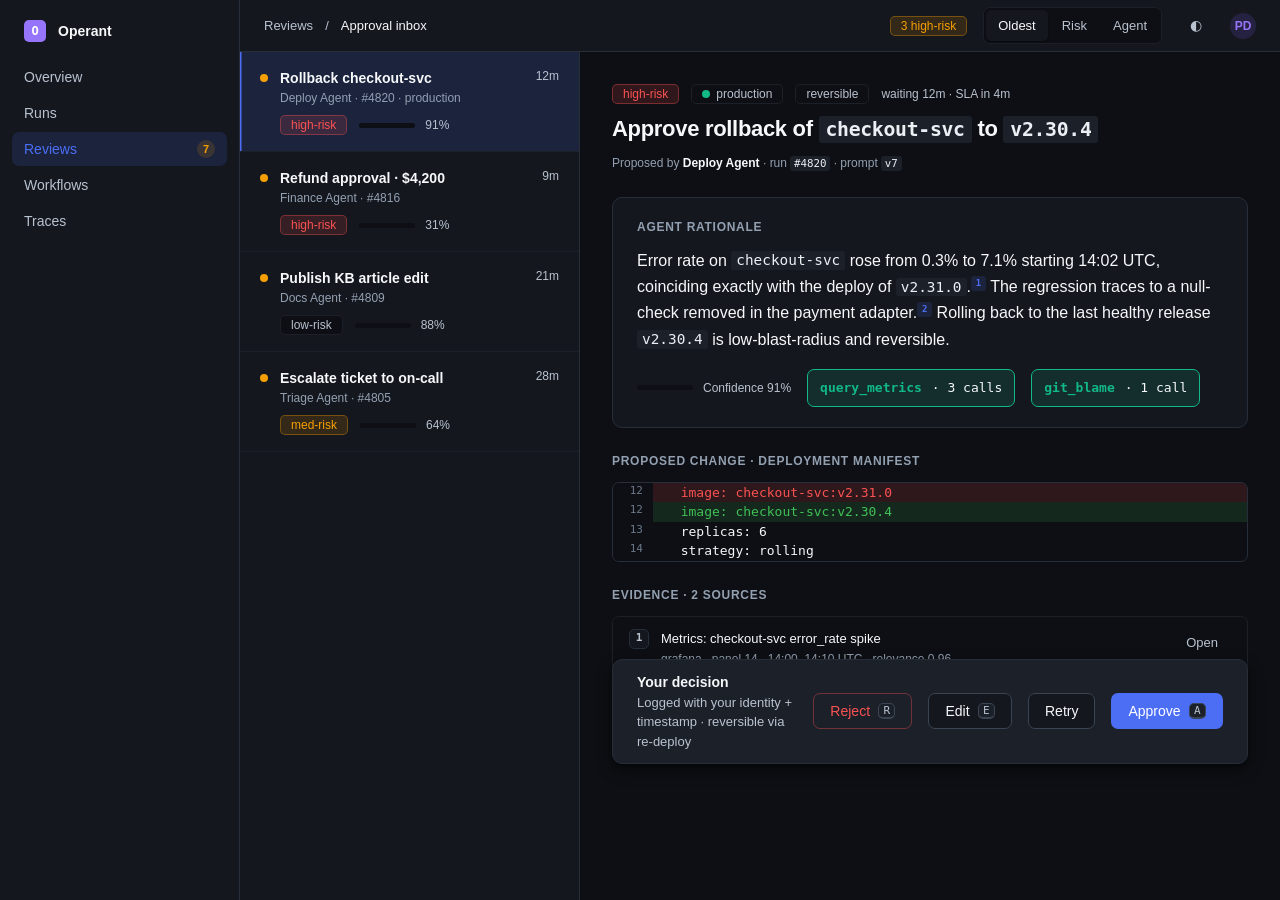
==== commit cd770262: "Enhance layout and responsiveness of approval inbox and dashboard; add media queries for better mobi" ====
--- a/examples/approval-inbox.html
+++ b/examples/approval-inbox.html
@@ -20,7 +20,20 @@
     .brand { display: flex; align-items: center; gap: var(--space-6); font-weight: var(--fw-semibold); }
     .brand-mark { width: 22px; height: 22px; border-radius: var(--radius-sm); background: var(--color-accent);
       display: grid; place-items: center; color: #fff; font-family: var(--font-mono); font-weight: 700; font-size: 12px; }
-    @media (max-width: 900px){ .inbox { grid-template-columns: 1fr; } .queue { display:none; } }
+    .back-btn { display: none; }
+    @media (max-width: 900px){
+      .inbox { grid-template-columns: 1fr; }
+      /* Master-detail: queue shown by default, detail replaces it once an item is opened. */
+      .detail { display: none; }
+      .inbox.-detail-open .queue { display: none; }
+      .inbox.-detail-open .detail { display: block; }
+      .back-btn { display: inline-flex; }
+      .ods-approval-bar .ods-btn kbd { display: none; }
+    }
+    @media (max-width: 640px){
+      .ods-topbar .ods-badge.-warning,
+      .ods-topbar .ods-segmented { display: none; }
+    }
   </style>
 </head>
 <body>
@@ -34,8 +47,13 @@
     <a class="ods-nav-item">Traces</a>
   </nav>
 
+  <div class="ods-scrim" id="navScrim"></div>
+
   <header class="ods-topbar">
-    <div class="row gap-6 text-muted text-sm"><span>Reviews</span><span>/</span><span style="color:var(--color-text)">Approval inbox</span></div>
+    <button class="ods-navtoggle" id="navToggle" aria-label="Toggle navigation" aria-expanded="false">
+      <svg viewBox="0 0 16 16" fill="none" stroke="currentColor" stroke-width="1.5"><path d="M2 4h12M2 8h12M2 12h12"/></svg>
+    </button>
+    <div class="row gap-6 text-muted text-sm crumb"><span>Reviews</span><span>/</span><span style="color:var(--color-text)">Approval inbox</span></div>
     <span class="grow"></span>
     <span class="ods-badge -warning">3 high-risk</span>
     <div class="ods-segmented" aria-label="Sort">
@@ -44,11 +62,11 @@
       <span class="ods-segment">Agent</span>
     </div>
     <button class="ods-iconbtn" id="themeBtn" aria-label="Toggle theme">◐</button>
-    <span class="ods-avatar">RK</span>
+    <span class="ods-avatar">PD</span>
   </header>
 
   <main class="ods-main" style="padding:0">
-    <div class="inbox">
+    <div class="inbox" id="inbox">
       <!-- QUEUE -->
       <div class="queue" role="list" aria-label="Pending reviews">
         <div class="qitem is-active" role="listitem">
@@ -104,6 +122,10 @@
       <!-- DETAIL -->
       <div class="detail">
         <div class="detail-inner stack gap-12">
+          <button class="ods-btn -ghost -sm back-btn" id="backBtn" style="align-self:flex-start">
+            <svg viewBox="0 0 16 16" fill="none" stroke="currentColor" stroke-width="1.5"><path d="M10 3L5 8l5 5"/></svg>
+            Back to queue
+          </button>
           <div class="stack gap-6">
             <div class="row gap-6 wrap">
               <span class="ods-badge -danger">high-risk</span>
@@ -188,9 +210,26 @@
   });
   // Queue selection + keyboard triage (J/K move, A/R/E act)
   const items = [...document.querySelectorAll('.qitem')];
+  const inbox = document.getElementById('inbox');
   let idx = 0;
-  const select = i => { items.forEach(x=>x.classList.remove('is-active')); idx=(i+items.length)%items.length; items[idx].classList.add('is-active'); items[idx].scrollIntoView({block:'nearest'}); };
+  const select = i => {
+    items.forEach(x=>x.classList.remove('is-active')); idx=(i+items.length)%items.length;
+    items[idx].classList.add('is-active'); items[idx].scrollIntoView({block:'nearest'});
+    inbox.classList.add('-detail-open'); // on mobile, opening an item swaps the queue for the detail pane
+  };
   items.forEach((el,i)=>el.addEventListener('click',()=>select(i)));
+  document.getElementById('backBtn').addEventListener('click', () => inbox.classList.remove('-detail-open'));
+
+  // Mobile nav toggle
+  const navToggle = document.getElementById('navToggle');
+  const navEl = document.querySelector('.ods-nav');
+  const navScrim = document.getElementById('navScrim');
+  const closeNav = () => { navEl.classList.remove('is-open'); navScrim.classList.remove('is-open'); navToggle.setAttribute('aria-expanded', 'false'); };
+  const openNav = () => { navEl.classList.add('is-open'); navScrim.classList.add('is-open'); navToggle.setAttribute('aria-expanded', 'true'); };
+  navToggle.addEventListener('click', () => navEl.classList.contains('is-open') ? closeNav() : openNav());
+  navScrim.addEventListener('click', closeNav);
+  navEl.querySelectorAll('.ods-nav-item').forEach(item => item.addEventListener('click', closeNav));
+
   addEventListener('keydown', e => {
     if(e.key==='j'||e.key==='ArrowDown'){select(idx+1);e.preventDefault();}
     if(e.key==='k'||e.key==='ArrowUp'){select(idx-1);e.preventDefault();}
--- a/css/base.css
+++ b/css/base.css
@@ -108,6 +108,9 @@
 .gap-6 { gap: var(--space-6); } .gap-8 { gap: var(--space-8); }
 .gap-12{ gap: var(--space-12);} .gap-16{ gap: var(--space-16);}
 .truncate { overflow: hidden; text-overflow: ellipsis; white-space: nowrap; }
+/* Breadcrumb-style rows: shrink and clip before pushing sibling tags off a topbar */
+.crumb { min-width: 0; overflow: hidden; white-space: nowrap; }
+.crumb > span:last-child { overflow: hidden; text-overflow: ellipsis; }
 .divider  { height: 1px; background: var(--color-divider); border: 0; }
 .vdivider { width: 1px; align-self: stretch; background: var(--color-divider); }
 .scroll-y { overflow-y: auto; overscroll-behavior: contain; }
--- a/css/components.css
+++ b/css/components.css
@@ -27,9 +27,11 @@
   border-bottom: var(--border-hairline) solid var(--color-border);
   position: sticky; top: 0; z-index: var(--z-nav);
 }
-.ods-main { grid-area: main; overflow: auto; min-width: 0; }
+/* overflow-x hidden here is the safety net: a wide descendant (table, log,
+   diff) must scroll inside its own wrapper, never stretch the whole page. */
+.ods-main { grid-area: main; overflow-y: auto; overflow-x: hidden; min-width: 0; }
 .ods-context {
-  grid-area: context; overflow: auto;
+  grid-area: context; overflow-y: auto; overflow-x: hidden;
   background: var(--color-surface);
   border-left: var(--border-hairline) solid var(--color-border);
 }
@@ -136,11 +138,12 @@
   display: inline-flex; padding: var(--space-1); gap: var(--space-1);
   background: var(--color-surface-sunken); border-radius: var(--radius-md);
   border: var(--border-hairline) solid var(--color-border-subtle);
+  flex-shrink: 0;
 }
 .ods-segment {
   padding: var(--space-3) var(--space-6); font-size: var(--fs-sm); font-weight: var(--fw-medium);
   color: var(--color-text-muted); border-radius: var(--radius-sm); cursor: pointer;
-  transition: all var(--dur-fast) var(--ease-out);
+  transition: all var(--dur-fast) var(--ease-out); white-space: nowrap;
 }
 .ods-segment.is-active { background: var(--color-surface); color: var(--color-text); box-shadow: var(--shadow-xs); }
 
@@ -240,6 +243,7 @@
   font-size: var(--fs-xs); font-weight: var(--fw-medium); line-height: 1;
   background: var(--color-surface-sunken); color: var(--color-text-muted);
   border: var(--border-hairline) solid var(--color-border-subtle);
+  white-space: nowrap; flex-shrink: 0; /* a pill must never wrap/squeeze its own text */
 }
 .ods-badge.-solid { border: 0; }
 .ods-badge.-success { background: var(--color-success-subtle); color: var(--color-success); border-color: var(--color-success-border); }
@@ -253,7 +257,7 @@
   min-width: 18px; height: 18px; padding: 0 var(--space-3);
   border-radius: var(--radius-full); background: var(--color-surface-sunken);
   color: var(--color-text-muted); font-size: var(--fs-2xs); font-weight: var(--fw-semibold);
-  font-variant-numeric: tabular-nums;
+  font-variant-numeric: tabular-nums; white-space: nowrap; flex-shrink: 0;
 }
 .ods-count.-primary { background: var(--color-primary); color: var(--color-text-onbrand); }
 
@@ -261,6 +265,7 @@
 .ods-status {
   display: inline-flex; align-items: center; gap: var(--space-4);
   font-size: var(--fs-sm); font-weight: var(--fw-medium); color: var(--color-text-muted);
+  white-space: nowrap; flex-shrink: 0;
 }
 .ods-dot { width: 8px; height: 8px; border-radius: var(--radius-full); background: var(--color-agent-idle); flex: none; }
 .ods-dot.-active     { background: var(--color-agent-active); }
@@ -583,12 +588,48 @@
 .ods-avatar.-agent { border-radius: var(--radius-md); background: var(--color-agent-active-subtle); color: var(--color-agent-active); }
 
 /* ==========================================================================
+   MOBILE NAV TOGGLE + SCRIM
+   Hidden by default (desktop); shown once the shell collapses to a single
+   column. Any .ods-shell page wires a button.ods-navtoggle + .ods-nav +
+   .ods-scrim together with a few lines of JS (see examples/*.html).
+   ========================================================================== */
+.ods-navtoggle {
+  display: none; align-items: center; justify-content: center;
+  width: var(--control-h); height: var(--control-h); flex: none;
+  border-radius: var(--radius-md); border: var(--border-hairline) solid transparent;
+  background: transparent; color: var(--color-text-muted); cursor: pointer;
+}
+.ods-navtoggle:hover { background: var(--color-surface-hover); color: var(--color-text); }
+.ods-navtoggle:focus-visible { box-shadow: var(--shadow-focus); }
+.ods-navtoggle svg { width: var(--size-icon-md); height: var(--size-icon-md); }
+
+.ods-scrim {
+  display: none; position: fixed; inset: 0; top: var(--h-topnav);
+  background: var(--color-overlay); z-index: var(--z-nav);
+  opacity: 0; pointer-events: none; transition: opacity var(--dur-base) var(--ease-out);
+}
+.ods-scrim.is-open { opacity: 1; pointer-events: auto; }
+
+/* Button that opens the right context panel once it becomes an off-canvas
+   drawer (<=1100px). Hidden on desktop, where the panel is always visible. */
+.ods-context-toggle { display: none; }
+
+/* ==========================================================================
    RESPONSIVE — collapse rails on narrow viewports
    ========================================================================== */
 @media (max-width: 1100px) {
   .ods-shell.-with-context { grid-template-columns: var(--w-nav) 1fr;
     grid-template-areas: "nav topbar" "nav main"; }
-  .ods-context { display: none; }
+  /* Context becomes an off-canvas drawer instead of vanishing — content
+     (approval links, run metrics) must stay reachable, not just hidden. */
+  .ods-context {
+    position: fixed; top: var(--h-topnav); right: 0; bottom: 0;
+    width: min(var(--w-context-wide), 88vw);
+    transform: translateX(100%); transition: transform var(--dur-base) var(--ease-out);
+    z-index: var(--z-drawer); box-shadow: var(--shadow-lg); border-left: var(--border-hairline) solid var(--color-border);
+  }
+  .ods-context.is-open { transform: translateX(0); }
+  .ods-context-toggle { display: inline-flex !important; }
 }
 @media (max-width: 760px) {
   .ods-shell, .ods-shell.-with-context {
@@ -598,4 +639,43 @@
     transform: translateX(-100%); transition: transform var(--dur-base) var(--ease-out); z-index: var(--z-drawer); }
   .ods-nav.is-open { transform: translateX(0); box-shadow: var(--shadow-lg); }
   .ods-split.-2col, .ods-split.-3col { grid-template-columns: 1fr; }
-}
+  .ods-navtoggle { display: inline-flex; }
+  .ods-scrim { display: block; }
+
+  /* Touch targets: bump interactive elements toward the ~40px comfort zone
+     regardless of density mode, which is tuned for desktop pointer input. */
+  .ods-btn { min-height: 40px; }
+  .ods-btn.-sm { min-height: 34px; }
+  .ods-iconbtn { min-width: 40px; min-height: 40px; }
+  .ods-nav-item { min-height: 44px; }
+  .ods-tab { padding-top: var(--space-8); padding-bottom: var(--space-8); }
+  .ods-segment { padding-top: var(--space-5); padding-bottom: var(--space-5); }
+
+  /* Tables scroll horizontally rather than crushing columns unreadably. */
+  .ods-table-scroll { overflow-x: auto; }
+  .ods-table-scroll .ods-table { min-width: 640px; }
+
+  /* Candidate comparisons and log rows read better stacked on narrow screens. */
+  .ods-candidates { flex-direction: column; }
+  .ods-log-row { grid-template-columns: 64px 18px 1fr auto; font-size: var(--fs-xs); }
+
+  /* Prompt composer toolbar wraps instead of squeezing chips unreadable. */
+  .ods-composer-toolbar { flex-wrap: wrap; row-gap: var(--space-4); }
+
+  /* Approval bar: stack into a clean vertical list of full-width actions
+     rather than squeezing buttons onto shared rows — squeezed buttons is
+     what looked "compressed" before. */
+  .ods-approval-bar { flex-direction: column; align-items: stretch; }
+  .ods-approval-bar .grow { flex-basis: auto; }
+  .ods-approval-bar kbd { display: none; }
+  .ods-approval-bar .ods-btn { width: 100%; flex: none; }
+
+  /* Grid/flex items must not inherit their descendants' full min-content
+     width — without this, a wide table/log/diff bloats the whole column
+     and the entire page (not just that element) scrolls horizontally. */
+  .ods-page, .grid-2 > *, .trace > *, .inbox > *, .kpis > * { min-width: 0; }
+
+  /* A section header with a title + segmented/badge cluster wraps instead
+     of forcing the row wider than the viewport. */
+  .row.between { flex-wrap: wrap; row-gap: var(--space-4); }
+}
